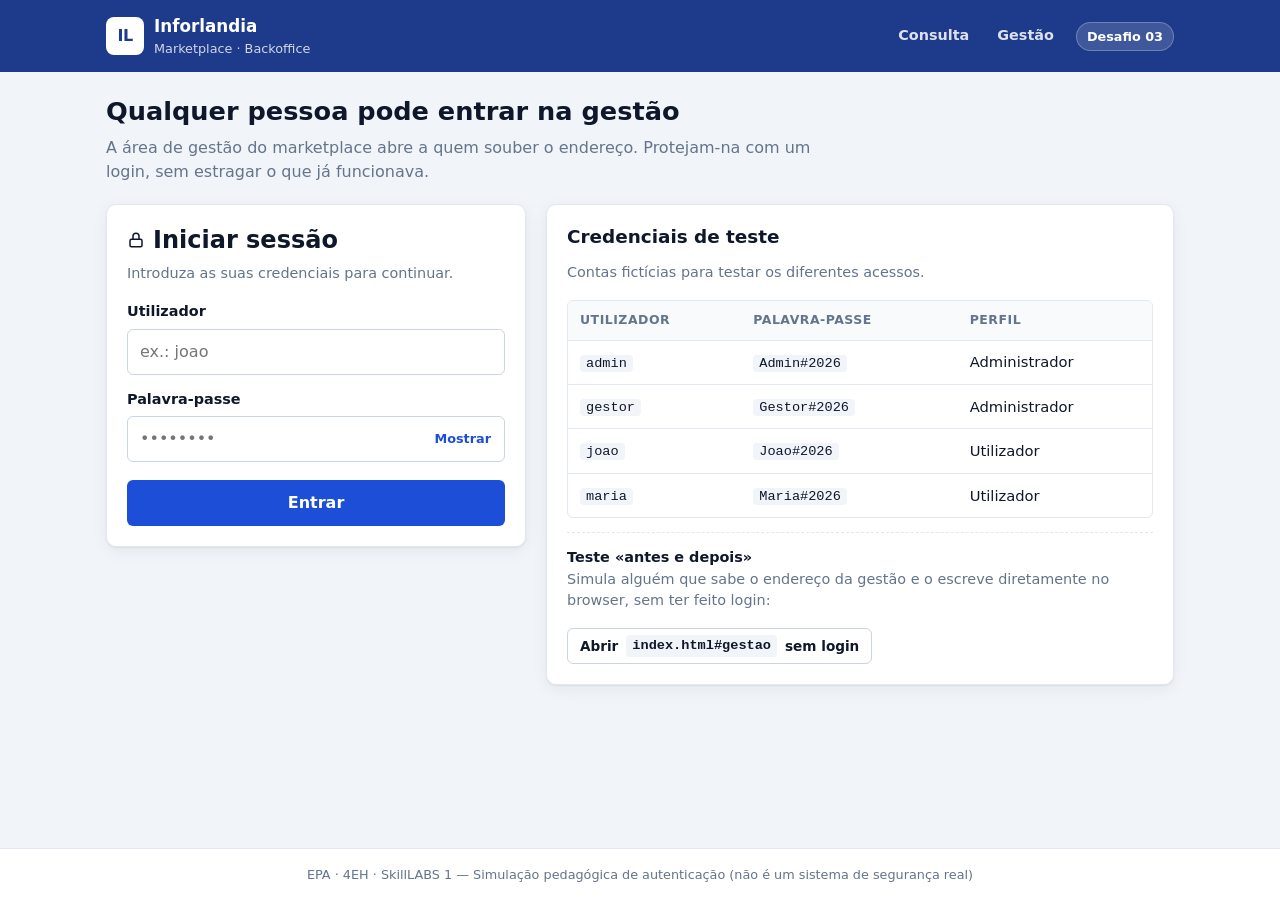
==== desafio-03/index.html @ 862c6385 "chore: Initial commit" ====
<!DOCTYPE html>
<html lang="pt-PT">
<head>
  <meta charset="UTF-8">
  <meta name="viewport" content="width=device-width, initial-scale=1.0">
  <title>Desafio 03 · Acesso à Gestão</title>
  <link rel="stylesheet" href="style.css">
</head>
<body>

  <!-- ===================== CABEÇALHO ===================== -->
  <header class="topo">
    <div class="topo__conteudo">
      <div class="marca">
        <span class="marca__logo">IL</span>
        <div>
          <strong>Inforlandia</strong>
          <small>Marketplace · Backoffice</small>
        </div>
      </div>

      <div class="topo__direita">
        <!-- Links de navegação: mudam o endereço (index.html#consulta, index.html#gestao) -->
        <nav class="navegacao" aria-label="Navegação principal">
          <a href="#consulta" data-ecra="consulta">Consulta</a>
          <a href="#gestao" data-ecra="gestao">Gestão</a>
        </nav>

        <!-- Barra de sessão: só aparece quando há alguém autenticado -->
        <div id="barra-sessao" class="sessao escondido">
          <span>
            <span id="sessao-nome">—</span>
            <span id="sessao-perfil" class="sessao__perfil">—</span>
          </span>
          <button type="button" id="botao-sair" class="botao botao--secundario botao--pequeno">
            <svg class="icone" viewBox="0 0 24 24"><path d="M9 21H5a2 2 0 0 1-2-2V5a2 2 0 0 1 2-2h4"/><path d="m16 17 5-5-5-5"/><path d="M21 12H9"/></svg>
            Terminar sessão
          </button>
        </div>

        <span class="etiqueta-desafio">Desafio 03</span>
      </div>
    </div>
  </header>

  <main class="contentor">

    <!-- ===================== ECRÃ: LOGIN ===================== -->
    <section id="ecra-login" class="ecra">
      <div class="intro">
        <h1>Qualquer pessoa pode entrar na gestão</h1>
        <p>
          A área de gestão do marketplace abre a quem souber o endereço.
          Protejam-na com um login, sem estragar o que já funcionava.
        </p>
      </div>

      <div class="login">
        <div class="cartao login__cartao">
          <h2>
            <svg class="icone" viewBox="0 0 24 24"><rect x="4" y="11" width="16" height="10" rx="2"/><path d="M8 11V7a4 4 0 0 1 8 0v4"/></svg>
            Iniciar sessão
          </h2>
          <p class="texto-suave">Introduza as suas credenciais para continuar.</p>

          <div id="mensagem-login" class="alerta" role="status" aria-live="polite"></div>

          <form id="form-login" autocomplete="off" novalidate>
            <div class="campo">
              <label for="campo-utilizador">Utilizador</label>
              <input type="text" id="campo-utilizador" placeholder="ex.: joao">
            </div>

            <div class="campo">
              <label for="campo-palavra-passe">Palavra-passe</label>
              <div class="palavra-passe">
                <input type="password" id="campo-palavra-passe" placeholder="••••••••">
                <button type="button" id="botao-mostrar" class="palavra-passe__mostrar">Mostrar</button>
              </div>
            </div>

            <button type="submit" class="botao">Entrar</button>
          </form>
        </div>

        <div class="cartao credenciais">
          <div class="cartao__titulo">
            <h2>Credenciais de teste</h2>
          </div>
          <p class="texto-suave">Contas fictícias para testar os diferentes acessos.</p>
          <div class="tabela-contentor">
            <table class="tabela">
              <thead>
                <tr><th>Utilizador</th><th>Palavra-passe</th><th>Perfil</th></tr>
              </thead>
              <tbody>
                <tr><td><code>admin</code></td><td><code>Admin#2026</code></td><td>Administrador</td></tr>
                <tr><td><code>gestor</code></td><td><code>Gestor#2026</code></td><td>Administrador</td></tr>
                <tr><td><code>joao</code></td><td><code>Joao#2026</code></td><td>Utilizador</td></tr>
                <tr><td><code>maria</code></td><td><code>Maria#2026</code></td><td>Utilizador</td></tr>
              </tbody>
            </table>
          </div>

          <div class="teste-endereco">
            <strong>Teste «antes e depois»</strong>
            <p class="texto-suave">
              Simula alguém que sabe o endereço da gestão e o escreve diretamente no browser,
              sem ter feito login:
            </p>
            <a href="#gestao" class="botao botao--secundario botao--pequeno">
              Abrir <span class="endereco">index.html#gestao</span> sem login
            </a>
          </div>
        </div>
      </div>
    </section>

    <!-- ===================== ECRÃ: CONSULTA (todos os perfis) ===================== -->
    <section id="ecra-consulta" class="ecra escondido">
      <div class="area__cabecalho">
        <span class="area__icone">
          <svg class="icone" viewBox="0 0 24 24"><path d="M2 12s3.5-7 10-7 10 7 10 7-3.5 7-10 7S2 12 2 12z"/><circle cx="12" cy="12" r="3"/></svg>
        </span>
        <div>
          <h1>Consulta de produtos</h1>
          <p class="texto-suave">Informação pública: o que o cliente vê no marketplace.</p>
        </div>
      </div>

      <div id="mensagem-consulta" class="alerta" role="status" aria-live="polite"></div>

      <div class="cartao">
        <div class="tabela-contentor">
          <table class="tabela">
            <thead>
              <tr>
                <th>N.º de série</th>
                <th>Produto</th>
                <th>Características</th>
                <th class="numero">Preço</th>
              </tr>
            </thead>
            <tbody id="tabela-consulta"></tbody>
          </table>
        </div>
      </div>
    </section>

    <!-- ===================== ECRÃ: GESTÃO (só administradores) ===================== -->
    <section id="ecra-gestao" class="ecra escondido">
      <div class="area__cabecalho">
        <span class="area__icone area__icone--gestao">
          <svg class="icone" viewBox="0 0 24 24"><path d="M12 15a3 3 0 1 0 0-6 3 3 0 0 0 0 6z"/><path d="M19.4 15a1.65 1.65 0 0 0 .33 1.82l.06.06a2 2 0 1 1-2.83 2.83l-.06-.06a1.65 1.65 0 0 0-1.82-.33 1.65 1.65 0 0 0-1 1.51V21a2 2 0 1 1-4 0v-.09A1.65 1.65 0 0 0 9 19.4a1.65 1.65 0 0 0-1.82.33l-.06.06a2 2 0 1 1-2.83-2.83l.06-.06A1.65 1.65 0 0 0 4.68 15a1.65 1.65 0 0 0-1.51-1H3a2 2 0 1 1 0-4h.09A1.65 1.65 0 0 0 4.6 9a1.65 1.65 0 0 0-.33-1.82l-.06-.06a2 2 0 1 1 2.83-2.83l.06.06A1.65 1.65 0 0 0 9 4.68a1.65 1.65 0 0 0 1-1.51V3a2 2 0 1 1 4 0v.09a1.65 1.65 0 0 0 1 1.51 1.65 1.65 0 0 0 1.82-.33l.06-.06a2 2 0 1 1 2.83 2.83l-.06.06A1.65 1.65 0 0 0 19.4 9a1.65 1.65 0 0 0 1.51 1H21a2 2 0 1 1 0 4h-.09a1.65 1.65 0 0 0-1.51 1z"/></svg>
        </span>
        <div>
          <h1>Área de gestão</h1>
          <p class="texto-suave">Dados internos: custos e fornecedores. Só a equipa deve ver.</p>
        </div>
      </div>

      <div id="mensagem-gestao" class="alerta" role="status" aria-live="polite"></div>

      <div class="cartao">
        <div class="tabela-contentor">
          <table class="tabela">
            <thead>
              <tr>
                <th>N.º de série</th>
                <th>Produto</th>
                <th class="numero">Preço</th>
                <th class="numero confidencial">Custo</th>
                <th class="numero confidencial">Margem</th>
                <th class="confidencial">Fornecedor</th>
              </tr>
            </thead>
            <tbody id="tabela-gestao"></tbody>
          </table>
        </div>
      </div>
    </section>

    <!-- ===================== ECRÃ: ACESSO NEGADO ===================== -->
    <section id="ecra-negado" class="ecra escondido">
      <div class="cartao negado">
        <div class="negado__icone">
          <svg class="icone" viewBox="0 0 24 24"><circle cx="12" cy="12" r="9"/><path d="m5.7 5.7 12.6 12.6"/></svg>
        </div>
        <h1>Acesso negado</h1>
        <p id="texto-negado" class="texto-suave">Não tem permissão para ver esta página.</p>
        <a href="#login" id="botao-negado" class="botao">Voltar ao início</a>
      </div>
    </section>

  </main>

  <footer class="rodape">
    EPA · 4EH · SkillLABS 1 — Simulação pedagógica de autenticação (não é um sistema de segurança real)
  </footer>

  <script src="script.js"></script>
</body>
</html>
---- desafio-03/style.css ----
/* =============================================================
   INFORLANDIA · EPA DESAFIOS — ESTILOS BASE
   Esta primeira parte é igual nos três projetos (identidade visual comum).
   A parte específica de cada desafio está no fim do ficheiro.
   ============================================================= */

/* ---------- 1. Variáveis (cores, raios, sombras) ---------- */
:root {
  --cor-primaria: #1d4ed8;
  --cor-primaria-escura: #1e3a8a;
  --cor-primaria-clara: #eff6ff;

  --cor-fundo: #f1f5f9;
  --cor-superficie: #ffffff;
  --cor-texto: #0f172a;
  --cor-texto-suave: #64748b;
  --cor-borda: #e2e8f0;

  --cor-sucesso: #15803d;  --cor-sucesso-fundo: #dcfce7;
  --cor-aviso: #a16207;    --cor-aviso-fundo: #fef9c3;
  --cor-erro: #b91c1c;     --cor-erro-fundo: #fee2e2;
  --cor-info: #1d4ed8;     --cor-info-fundo: #dbeafe;
  --cor-neutro: #475569;   --cor-neutro-fundo: #e2e8f0;

  --raio: 10px;
  --raio-pequeno: 6px;
  --sombra: 0 1px 2px rgba(15, 23, 42, 0.06), 0 4px 16px rgba(15, 23, 42, 0.06);
  --fonte: system-ui, -apple-system, "Segoe UI", Roboto, "Helvetica Neue", Arial, sans-serif;
  --fonte-mono: ui-monospace, "Cascadia Code", Consolas, "Courier New", monospace;
}

/* ---------- 2. Base ---------- */
*,
*::before,
*::after {
  box-sizing: border-box;
}

body {
  margin: 0;
  font-family: var(--fonte);
  font-size: 16px;
  line-height: 1.5;
  color: var(--cor-texto);
  background: var(--cor-fundo);
  min-height: 100vh;
  display: flex;
  flex-direction: column;
}

h1, h2, h3 {
  margin: 0 0 0.5rem;
  line-height: 1.25;
}

p {
  margin: 0 0 1rem;
}

svg.icone {
  width: 18px;
  height: 18px;
  flex-shrink: 0;
  stroke: currentColor;
  fill: none;
  stroke-width: 2;
  stroke-linecap: round;
  stroke-linejoin: round;
}

/* ---------- 3. Cabeçalho ---------- */
.topo {
  background: var(--cor-primaria-escura);
  color: #fff;
}

.topo__conteudo {
  max-width: 1100px;
  margin: 0 auto;
  padding: 14px 16px;
  display: flex;
  align-items: center;
  justify-content: space-between;
  gap: 12px;
  flex-wrap: wrap;
}

.marca {
  display: flex;
  align-items: center;
  gap: 10px;
}

.marca__logo {
  width: 38px;
  height: 38px;
  border-radius: 8px;
  background: #fff;
  color: var(--cor-primaria-escura);
  display: grid;
  place-items: center;
  font-weight: 800;
  letter-spacing: -0.5px;
}

.marca strong {
  display: block;
  font-size: 1.05rem;
}

.marca small {
  display: block;
  font-size: 0.8rem;
  opacity: 0.8;
}

.etiqueta-desafio {
  font-size: 0.8rem;
  font-weight: 600;
  padding: 4px 10px;
  border-radius: 999px;
  background: rgba(255, 255, 255, 0.15);
  border: 1px solid rgba(255, 255, 255, 0.25);
}

/* ---------- 4. Conteúdo principal ---------- */
.contentor {
  width: 100%;
  max-width: 1100px;
  margin: 0 auto;
  padding: 24px 16px 40px;
  flex: 1;
}

.intro {
  margin-bottom: 20px;
}

.intro h1 {
  font-size: 1.6rem;
}

.intro p {
  color: var(--cor-texto-suave);
  max-width: 70ch;
}

.cartao {
  background: var(--cor-superficie);
  border: 1px solid var(--cor-borda);
  border-radius: var(--raio);
  box-shadow: var(--sombra);
  padding: 20px;
  margin-bottom: 20px;
}

.cartao__titulo {
  display: flex;
  align-items: center;
  justify-content: space-between;
  gap: 8px;
  flex-wrap: wrap;
  margin-bottom: 14px;
}

.cartao__titulo h2 {
  font-size: 1.15rem;
  margin: 0;
}

.texto-suave {
  color: var(--cor-texto-suave);
  font-size: 0.9rem;
}

/* ---------- 5. Formulários ---------- */
.campo {
  display: flex;
  flex-direction: column;
  gap: 6px;
  margin-bottom: 14px;
}

.campo label {
  font-weight: 600;
  font-size: 0.9rem;
}

input[type="text"],
input[type="password"],
input[type="search"],
select {
  width: 100%;
  font: inherit;
  padding: 10px 12px;
  border: 1px solid #cbd5e1;
  border-radius: var(--raio-pequeno);
  background: #fff;
  color: var(--cor-texto);
  transition: border-color 0.15s, box-shadow 0.15s;
}

input:focus,
select:focus {
  outline: none;
  border-color: var(--cor-primaria);
  box-shadow: 0 0 0 3px rgba(29, 78, 216, 0.2);
}

/* ---------- 6. Botões ---------- */
.botao {
  display: inline-flex;
  align-items: center;
  justify-content: center;
  gap: 8px;
  font: inherit;
  font-weight: 600;
  padding: 10px 18px;
  border-radius: var(--raio-pequeno);
  border: 1px solid transparent;
  background: var(--cor-primaria);
  color: #fff;
  cursor: pointer;
  text-decoration: none;
  white-space: nowrap;
  transition: background 0.15s, transform 0.05s;
}

.botao:hover {
  background: var(--cor-primaria-escura);
}

.botao:active {
  transform: translateY(1px);
}

.botao:focus-visible {
  outline: 3px solid rgba(29, 78, 216, 0.35);
  outline-offset: 2px;
}

.botao--secundario {
  background: #fff;
  color: var(--cor-texto);
  border-color: #cbd5e1;
}

.botao--secundario:hover {
  background: var(--cor-fundo);
}

.botao--perigo {
  background: var(--cor-erro);
}

.botao--perigo:hover {
  background: #991b1b;
}

.botao--sucesso {
  background: var(--cor-sucesso);
}

.botao--sucesso:hover {
  background: #166534;
}

.botao--pequeno {
  padding: 6px 12px;
  font-size: 0.85rem;
}

/* ---------- 7. Mensagens de feedback ---------- */
.alerta {
  display: flex;
  align-items: flex-start;
  gap: 10px;
  padding: 12px 14px;
  border-radius: var(--raio-pequeno);
  border-left: 4px solid;
  margin-bottom: 16px;
  font-size: 0.95rem;
}

.alerta:empty {
  display: none;
}

.alerta--sucesso { background: var(--cor-sucesso-fundo); border-color: var(--cor-sucesso); color: #14532d; }
.alerta--aviso   { background: var(--cor-aviso-fundo);   border-color: var(--cor-aviso);   color: #713f12; }
.alerta--erro    { background: var(--cor-erro-fundo);    border-color: var(--cor-erro);    color: #7f1d1d; }
.alerta--info    { background: var(--cor-info-fundo);    border-color: var(--cor-info);    color: #1e3a8a; }

/* ---------- 8. Etiquetas de estado ---------- */
.estado {
  display: inline-block;
  padding: 3px 10px;
  border-radius: 999px;
  font-size: 0.8rem;
  font-weight: 600;
  white-space: nowrap;
}

.estado--disponivel { background: var(--cor-sucesso-fundo); color: var(--cor-sucesso); }
.estado--manutencao { background: var(--cor-aviso-fundo);   color: var(--cor-aviso); }
.estado--vendido    { background: var(--cor-info-fundo);    color: var(--cor-info); }
.estado--abatido    { background: var(--cor-erro-fundo);    color: var(--cor-erro); }

/* ---------- 9. Tabelas ---------- */
.tabela-contentor {
  width: 100%;
  overflow-x: auto;
  border: 1px solid var(--cor-borda);
  border-radius: var(--raio-pequeno);
}

.tabela {
  width: 100%;
  border-collapse: collapse;
  font-size: 0.92rem;
}

.tabela th,
.tabela td {
  padding: 10px 12px;
  text-align: left;
  border-bottom: 1px solid var(--cor-borda);
  white-space: nowrap;
}

.tabela th {
  background: #f8fafc;
  font-size: 0.78rem;
  text-transform: uppercase;
  letter-spacing: 0.04em;
  color: var(--cor-texto-suave);
  position: sticky;
  top: 0;
}

.tabela tbody tr:hover {
  background: var(--cor-primaria-clara);
}

.tabela tbody tr:last-child td {
  border-bottom: none;
}

.tabela .numero {
  text-align: right;
  font-variant-numeric: tabular-nums;
}

.serie {
  font-family: var(--fonte-mono);
  font-size: 0.88rem;
}

/* ---------- 10. Rodapé ---------- */
.rodape {
  text-align: center;
  font-size: 0.8rem;
  color: var(--cor-texto-suave);
  padding: 16px;
  border-top: 1px solid var(--cor-borda);
  background: var(--cor-superficie);
}

/* ---------- 11. Utilitários ---------- */
.escondido {
  display: none !important;
}

/* ---------- 12. Responsivo (base) ---------- */
@media (max-width: 600px) {
  .intro h1 {
    font-size: 1.3rem;
  }

  .cartao {
    padding: 16px;
  }

  .botao {
    width: 100%;
  }
}

/* =============================================================
   ESPECÍFICO DO DESAFIO 03 — Login e permissões
   ============================================================= */

/* Navegação e sessão no cabeçalho */
.topo__direita {
  display: flex;
  align-items: center;
  gap: 10px;
  flex-wrap: wrap;
}

.navegacao {
  display: flex;
  gap: 4px;
}

.navegacao a {
  color: #fff;
  text-decoration: none;
  font-size: 0.9rem;
  font-weight: 600;
  padding: 6px 12px;
  border-radius: var(--raio-pequeno);
  opacity: 0.85;
}

.navegacao a:hover {
  background: rgba(255, 255, 255, 0.12);
  opacity: 1;
}

.navegacao a.ativo {
  background: rgba(255, 255, 255, 0.2);
  opacity: 1;
}

.sessao {
  display: flex;
  align-items: center;
  gap: 10px;
  font-size: 0.85rem;
}

.sessao__perfil {
  font-size: 0.7rem;
  text-transform: uppercase;
  letter-spacing: 0.05em;
  padding: 2px 8px;
  border-radius: 999px;
  background: rgba(255, 255, 255, 0.2);
}

.sessao .botao {
  width: auto;
}

/* Ecrãs (só um está visível de cada vez) */
.ecra {
  animation: aparecer 0.2s ease-out;
}

@keyframes aparecer {
  from { opacity: 0; transform: translateY(4px); }
  to   { opacity: 1; transform: none; }
}

/* Ecrã de login */
.login {
  display: grid;
  grid-template-columns: minmax(0, 420px) minmax(0, 1fr);
  gap: 20px;
  align-items: start;
}

.login__cartao h2 {
  display: flex;
  align-items: center;
  gap: 8px;
}

.palavra-passe {
  position: relative;
}

.palavra-passe input {
  padding-right: 80px;
}

.palavra-passe__mostrar {
  position: absolute;
  right: 6px;
  top: 50%;
  transform: translateY(-50%);
  font: inherit;
  font-size: 0.8rem;
  font-weight: 600;
  color: var(--cor-primaria);
  background: none;
  border: none;
  padding: 6px 8px;
  cursor: pointer;
}

.login__cartao .botao[type="submit"] {
  width: 100%;
  margin-top: 4px;
}

.credenciais {
  font-size: 0.9rem;
}

.credenciais code,
.endereco {
  font-family: var(--fonte-mono);
  font-size: 0.85rem;
  background: var(--cor-fundo);
  padding: 1px 6px;
  border-radius: 4px;
}

.teste-endereco .botao {
  white-space: normal;
  flex-wrap: wrap;
}

.teste-endereco {
  margin-top: 14px;
  padding-top: 14px;
  border-top: 1px dashed var(--cor-borda);
}

/* Cabeçalho de área (consulta / gestão) */
.area__cabecalho {
  display: flex;
  align-items: center;
  gap: 12px;
  margin-bottom: 16px;
}

.area__icone {
  width: 44px;
  height: 44px;
  border-radius: 10px;
  display: grid;
  place-items: center;
  background: var(--cor-info-fundo);
  color: var(--cor-primaria);
}

.area__icone--gestao {
  background: var(--cor-aviso-fundo);
  color: var(--cor-aviso);
}

.area__icone svg.icone {
  width: 22px;
  height: 22px;
}

.area__cabecalho h1 {
  margin: 0;
  font-size: 1.4rem;
}

.area__cabecalho p {
  margin: 0;
}

/* Colunas confidenciais (só na gestão) */
.tabela th.confidencial,
.tabela td.confidencial {
  background: #fffbeb;
}

/* Ecrã de acesso negado */
.negado {
  text-align: center;
  max-width: 520px;
  margin: 20px auto;
}

.negado__icone {
  width: 64px;
  height: 64px;
  margin: 0 auto 12px;
  border-radius: 50%;
  display: grid;
  place-items: center;
  background: var(--cor-erro-fundo);
  color: var(--cor-erro);
}

.negado__icone svg.icone {
  width: 30px;
  height: 30px;
}

.negado .botao {
  margin-top: 6px;
}

@media (max-width: 800px) {
  .login {
    grid-template-columns: minmax(0, 1fr);
  }
}
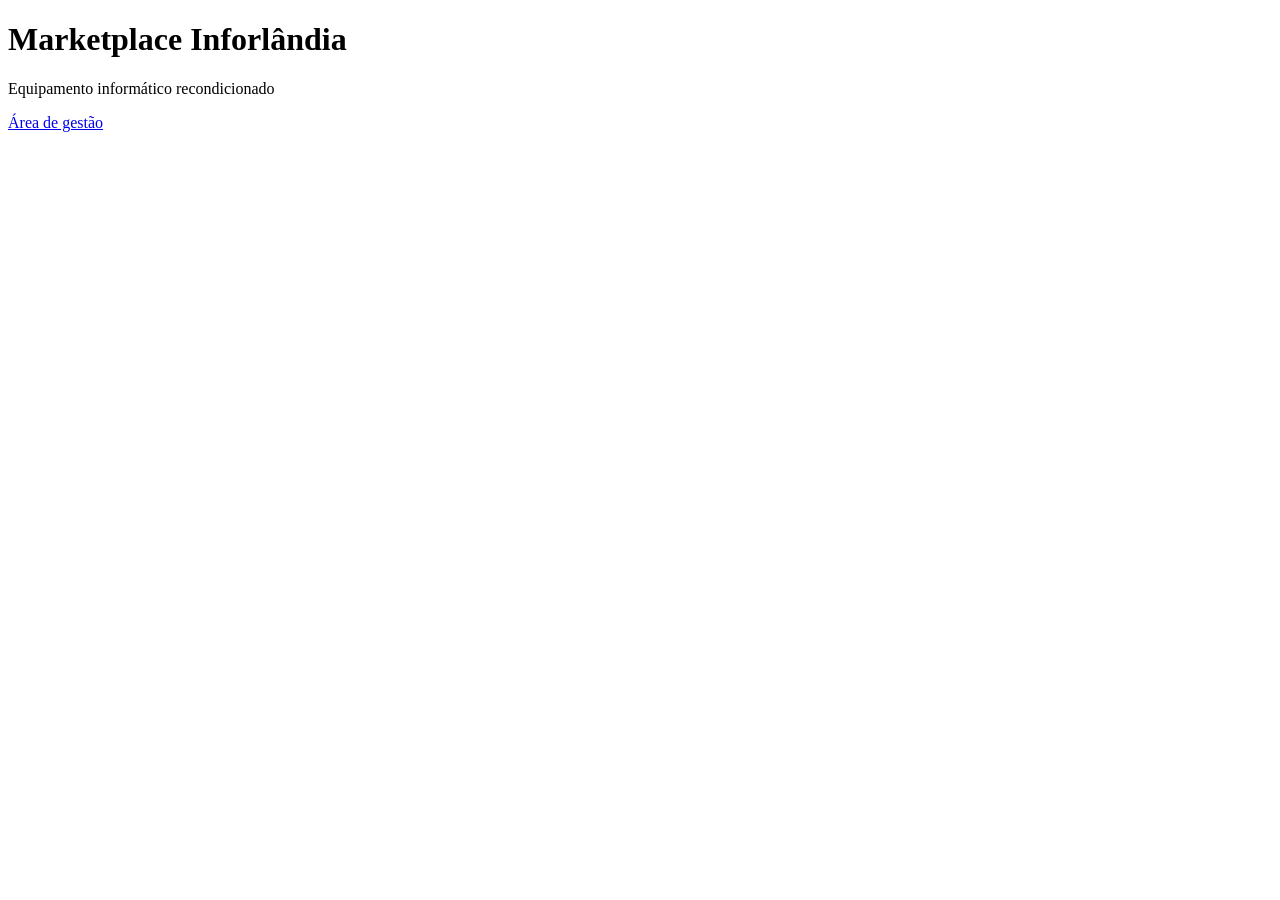
==== commit e373c97a: "feat: Reorganizacao dos diferentes projetos" ====
--- a/desafio-03/index.html
+++ b/desafio-03/index.html
@@ -1,203 +1,23 @@
 <!DOCTYPE html>
-<html lang="pt-PT">
-<head>
-  <meta charset="UTF-8">
-  <meta name="viewport" content="width=device-width, initial-scale=1.0">
-  <title>Desafio 03 · Acesso à Gestão</title>
-  <link rel="stylesheet" href="style.css">
-</head>
-<body>
+<html lang="pt">
+  <head>
+    <meta charset="UTF-8" />
+    <meta name="viewport" content="width=device-width, initial-scale=1" />
+    <title>Marketplace Inforlândia</title>
+    <link rel="stylesheet" href="/style.css" />
+  </head>
+  <body>
+    <header>
+      <h1>Marketplace Inforlândia</h1>
+      <p>Equipamento informático recondicionado</p>
+    </header>
 
-  <!-- ===================== CABEÇALHO ===================== -->
-  <header class="topo">
-    <div class="topo__conteudo">
-      <div class="marca">
-        <span class="marca__logo">IL</span>
-        <div>
-          <strong>Inforlandia</strong>
-          <small>Marketplace · Backoffice</small>
-        </div>
-      </div>
+    <main>
+      <a class="botao" href="/gestao">Área de gestão</a>
 
-      <div class="topo__direita">
-        <!-- Links de navegação: mudam o endereço (index.html#consulta, index.html#gestao) -->
-        <nav class="navegacao" aria-label="Navegação principal">
-          <a href="#consulta" data-ecra="consulta">Consulta</a>
-          <a href="#gestao" data-ecra="gestao">Gestão</a>
-        </nav>
+      <section id="produtos"></section>
+    </main>
 
-        <!-- Barra de sessão: só aparece quando há alguém autenticado -->
-        <div id="barra-sessao" class="sessao escondido">
-          <span>
-            <span id="sessao-nome">—</span>
-            <span id="sessao-perfil" class="sessao__perfil">—</span>
-          </span>
-          <button type="button" id="botao-sair" class="botao botao--secundario botao--pequeno">
-            <svg class="icone" viewBox="0 0 24 24"><path d="M9 21H5a2 2 0 0 1-2-2V5a2 2 0 0 1 2-2h4"/><path d="m16 17 5-5-5-5"/><path d="M21 12H9"/></svg>
-            Terminar sessão
-          </button>
-        </div>
-
-        <span class="etiqueta-desafio">Desafio 03</span>
-      </div>
-    </div>
-  </header>
-
-  <main class="contentor">
-
-    <!-- ===================== ECRÃ: LOGIN ===================== -->
-    <section id="ecra-login" class="ecra">
-      <div class="intro">
-        <h1>Qualquer pessoa pode entrar na gestão</h1>
-        <p>
-          A área de gestão do marketplace abre a quem souber o endereço.
-          Protejam-na com um login, sem estragar o que já funcionava.
-        </p>
-      </div>
-
-      <div class="login">
-        <div class="cartao login__cartao">
-          <h2>
-            <svg class="icone" viewBox="0 0 24 24"><rect x="4" y="11" width="16" height="10" rx="2"/><path d="M8 11V7a4 4 0 0 1 8 0v4"/></svg>
-            Iniciar sessão
-          </h2>
-          <p class="texto-suave">Introduza as suas credenciais para continuar.</p>
-
-          <div id="mensagem-login" class="alerta" role="status" aria-live="polite"></div>
-
-          <form id="form-login" autocomplete="off" novalidate>
-            <div class="campo">
-              <label for="campo-utilizador">Utilizador</label>
-              <input type="text" id="campo-utilizador" placeholder="ex.: joao">
-            </div>
-
-            <div class="campo">
-              <label for="campo-palavra-passe">Palavra-passe</label>
-              <div class="palavra-passe">
-                <input type="password" id="campo-palavra-passe" placeholder="••••••••">
-                <button type="button" id="botao-mostrar" class="palavra-passe__mostrar">Mostrar</button>
-              </div>
-            </div>
-
-            <button type="submit" class="botao">Entrar</button>
-          </form>
-        </div>
-
-        <div class="cartao credenciais">
-          <div class="cartao__titulo">
-            <h2>Credenciais de teste</h2>
-          </div>
-          <p class="texto-suave">Contas fictícias para testar os diferentes acessos.</p>
-          <div class="tabela-contentor">
-            <table class="tabela">
-              <thead>
-                <tr><th>Utilizador</th><th>Palavra-passe</th><th>Perfil</th></tr>
-              </thead>
-              <tbody>
-                <tr><td><code>admin</code></td><td><code>Admin#2026</code></td><td>Administrador</td></tr>
-                <tr><td><code>gestor</code></td><td><code>Gestor#2026</code></td><td>Administrador</td></tr>
-                <tr><td><code>joao</code></td><td><code>Joao#2026</code></td><td>Utilizador</td></tr>
-                <tr><td><code>maria</code></td><td><code>Maria#2026</code></td><td>Utilizador</td></tr>
-              </tbody>
-            </table>
-          </div>
-
-          <div class="teste-endereco">
-            <strong>Teste «antes e depois»</strong>
-            <p class="texto-suave">
-              Simula alguém que sabe o endereço da gestão e o escreve diretamente no browser,
-              sem ter feito login:
-            </p>
-            <a href="#gestao" class="botao botao--secundario botao--pequeno">
-              Abrir <span class="endereco">index.html#gestao</span> sem login
-            </a>
-          </div>
-        </div>
-      </div>
-    </section>
-
-    <!-- ===================== ECRÃ: CONSULTA (todos os perfis) ===================== -->
-    <section id="ecra-consulta" class="ecra escondido">
-      <div class="area__cabecalho">
-        <span class="area__icone">
-          <svg class="icone" viewBox="0 0 24 24"><path d="M2 12s3.5-7 10-7 10 7 10 7-3.5 7-10 7S2 12 2 12z"/><circle cx="12" cy="12" r="3"/></svg>
-        </span>
-        <div>
-          <h1>Consulta de produtos</h1>
-          <p class="texto-suave">Informação pública: o que o cliente vê no marketplace.</p>
-        </div>
-      </div>
-
-      <div id="mensagem-consulta" class="alerta" role="status" aria-live="polite"></div>
-
-      <div class="cartao">
-        <div class="tabela-contentor">
-          <table class="tabela">
-            <thead>
-              <tr>
-                <th>N.º de série</th>
-                <th>Produto</th>
-                <th>Características</th>
-                <th class="numero">Preço</th>
-              </tr>
-            </thead>
-            <tbody id="tabela-consulta"></tbody>
-          </table>
-        </div>
-      </div>
-    </section>
-
-    <!-- ===================== ECRÃ: GESTÃO (só administradores) ===================== -->
-    <section id="ecra-gestao" class="ecra escondido">
-      <div class="area__cabecalho">
-        <span class="area__icone area__icone--gestao">
-          <svg class="icone" viewBox="0 0 24 24"><path d="M12 15a3 3 0 1 0 0-6 3 3 0 0 0 0 6z"/><path d="M19.4 15a1.65 1.65 0 0 0 .33 1.82l.06.06a2 2 0 1 1-2.83 2.83l-.06-.06a1.65 1.65 0 0 0-1.82-.33 1.65 1.65 0 0 0-1 1.51V21a2 2 0 1 1-4 0v-.09A1.65 1.65 0 0 0 9 19.4a1.65 1.65 0 0 0-1.82.33l-.06.06a2 2 0 1 1-2.83-2.83l.06-.06A1.65 1.65 0 0 0 4.68 15a1.65 1.65 0 0 0-1.51-1H3a2 2 0 1 1 0-4h.09A1.65 1.65 0 0 0 4.6 9a1.65 1.65 0 0 0-.33-1.82l-.06-.06a2 2 0 1 1 2.83-2.83l.06.06A1.65 1.65 0 0 0 9 4.68a1.65 1.65 0 0 0 1-1.51V3a2 2 0 1 1 4 0v.09a1.65 1.65 0 0 0 1 1.51 1.65 1.65 0 0 0 1.82-.33l.06-.06a2 2 0 1 1 2.83 2.83l-.06.06A1.65 1.65 0 0 0 19.4 9a1.65 1.65 0 0 0 1.51 1H21a2 2 0 1 1 0 4h-.09a1.65 1.65 0 0 0-1.51 1z"/></svg>
-        </span>
-        <div>
-          <h1>Área de gestão</h1>
-          <p class="texto-suave">Dados internos: custos e fornecedores. Só a equipa deve ver.</p>
-        </div>
-      </div>
-
-      <div id="mensagem-gestao" class="alerta" role="status" aria-live="polite"></div>
-
-      <div class="cartao">
-        <div class="tabela-contentor">
-          <table class="tabela">
-            <thead>
-              <tr>
-                <th>N.º de série</th>
-                <th>Produto</th>
-                <th class="numero">Preço</th>
-                <th class="numero confidencial">Custo</th>
-                <th class="numero confidencial">Margem</th>
-                <th class="confidencial">Fornecedor</th>
-              </tr>
-            </thead>
-            <tbody id="tabela-gestao"></tbody>
-          </table>
-        </div>
-      </div>
-    </section>
-
-    <!-- ===================== ECRÃ: ACESSO NEGADO ===================== -->
-    <section id="ecra-negado" class="ecra escondido">
-      <div class="cartao negado">
-        <div class="negado__icone">
-          <svg class="icone" viewBox="0 0 24 24"><circle cx="12" cy="12" r="9"/><path d="m5.7 5.7 12.6 12.6"/></svg>
-        </div>
-        <h1>Acesso negado</h1>
-        <p id="texto-negado" class="texto-suave">Não tem permissão para ver esta página.</p>
-        <a href="#login" id="botao-negado" class="botao">Voltar ao início</a>
-      </div>
-    </section>
-
-  </main>
-
-  <footer class="rodape">
-    EPA · 4EH · SkillLABS 1 — Simulação pedagógica de autenticação (não é um sistema de segurança real)
-  </footer>
-
-  <script src="script.js"></script>
-</body>
+    <script src="/script.js"></script>
+  </body>
 </html>
